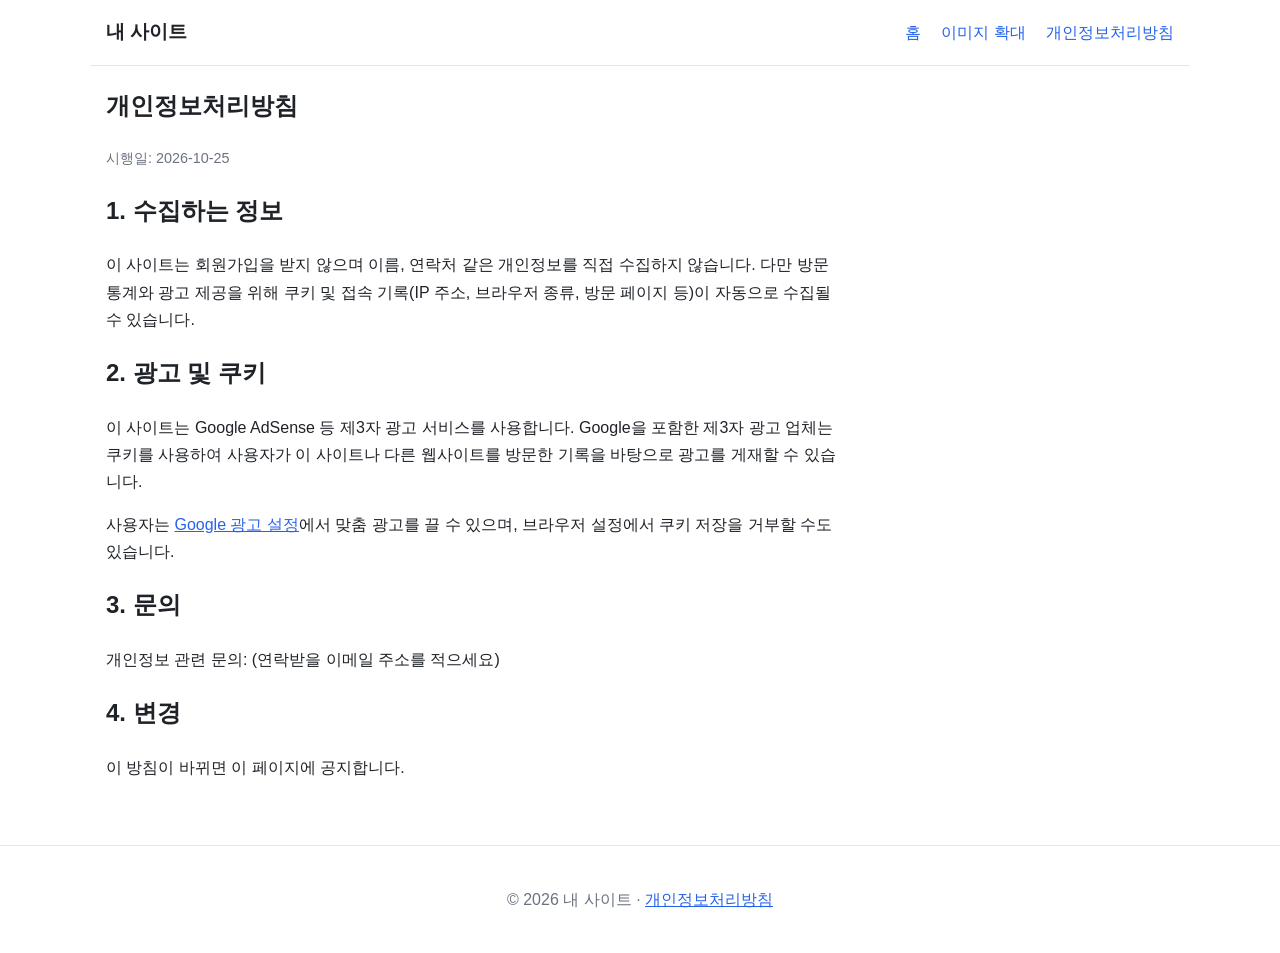
==== privacy.html @ d115a5b5 "Add files via upload" ====
<!doctype html>
<html lang="ko">
<head>
  <meta charset="utf-8">
  <meta name="viewport" content="width=device-width, initial-scale=1">
  <title>개인정보처리방침 - 내 사이트</title>
  <link rel="stylesheet" href="style.css">
</head>
<body>
  <header class="site-header">
    <a class="logo" href="index.html">내 사이트</a>
    <nav>
      <a href="index.html">홈</a>
      <a href="upscale.html">이미지 확대</a>
      <a href="privacy.html">개인정보처리방침</a>
    </nav>
  </header>

  <div class="layout">
    <main>
      <article>
        <h1>개인정보처리방침</h1>
        <p class="meta">시행일: 2026-10-25</p>

        <h2>1. 수집하는 정보</h2>
        <p>
          이 사이트는 회원가입을 받지 않으며 이름, 연락처 같은 개인정보를 직접 수집하지 않습니다.
          다만 방문 통계와 광고 제공을 위해 쿠키 및 접속 기록(IP 주소, 브라우저 종류, 방문 페이지 등)이
          자동으로 수집될 수 있습니다.
        </p>

        <h2>2. 광고 및 쿠키</h2>
        <p>
          이 사이트는 Google AdSense 등 제3자 광고 서비스를 사용합니다. Google을 포함한 제3자 광고 업체는
          쿠키를 사용하여 사용자가 이 사이트나 다른 웹사이트를 방문한 기록을 바탕으로 광고를 게재할 수 있습니다.
        </p>
        <p>
          사용자는 <a href="https://adssettings.google.com" target="_blank" rel="noopener">Google 광고 설정</a>에서
          맞춤 광고를 끌 수 있으며, 브라우저 설정에서 쿠키 저장을 거부할 수도 있습니다.
        </p>

        <h2>3. 문의</h2>
        <p>개인정보 관련 문의: <span>(연락받을 이메일 주소를 적으세요)</span></p>

        <h2>4. 변경</h2>
        <p>이 방침이 바뀌면 이 페이지에 공지합니다.</p>
      </article>
    </main>
  </div>

  <footer class="site-footer">
    <p>© 2026 내 사이트 · <a href="privacy.html">개인정보처리방침</a></p>
  </footer>
</body>
</html>
---- style.css ----
:root {
  --bg: #ffffff;
  --text: #1f2328;
  --muted: #6b7280;
  --line: #e5e7eb;
  --accent: #2563eb;
  --ad-bg: #f3f4f6;
}

@media (prefers-color-scheme: dark) {
  :root {
    --bg: #111418;
    --text: #e6e8eb;
    --muted: #9aa3ad;
    --line: #2a2f36;
    --accent: #60a5fa;
    --ad-bg: #1b2027;
  }
}

* { box-sizing: border-box; }

body {
  margin: 0;
  background: var(--bg);
  color: var(--text);
  font-family: "Pretendard", "Apple SD Gothic Neo", "Malgun Gothic", sans-serif;
  line-height: 1.7;
}

a { color: var(--accent); }

.site-header {
  display: flex;
  justify-content: space-between;
  align-items: center;
  padding: 16px;
  border-bottom: 1px solid var(--line);
  max-width: 1100px;
  margin: 0 auto;
}
.logo { font-weight: 700; font-size: 1.2rem; text-decoration: none; color: var(--text); }
nav a { margin-left: 16px; text-decoration: none; }

.layout {
  display: grid;
  grid-template-columns: 1fr;
  gap: 32px;
  max-width: 1100px;
  margin: 0 auto;
  padding: 0 16px;
}
@media (min-width: 900px) {
  .layout { grid-template-columns: 1fr 300px; }
  aside { position: sticky; top: 16px; align-self: start; }
}

.meta { color: var(--muted); font-size: 0.9rem; }
.more { border-top: 1px solid var(--line); margin-top: 32px; }

.site-footer {
  text-align: center;
  color: var(--muted);
  border-top: 1px solid var(--line);
  margin-top: 48px;
  padding: 24px 16px;
}

/* 이미지 확대 도구 */
.tool { display: grid; gap: 16px; }
.drop {
  display: flex;
  align-items: center;
  justify-content: center;
  min-height: 140px;
  padding: 16px;
  text-align: center;
  border: 2px dashed var(--line);
  border-radius: 12px;
  cursor: pointer;
  color: var(--muted);
}
.drop.over, .drop:hover { border-color: var(--accent); color: var(--text); }
.controls { display: flex; flex-wrap: wrap; gap: 12px; align-items: center; }
button, .button {
  background: var(--accent);
  color: #fff;
  border: 0;
  border-radius: 8px;
  padding: 10px 18px;
  font: inherit;
  cursor: pointer;
  text-decoration: none;
  justify-self: start;
}
button:disabled { opacity: 0.5; cursor: default; }
.progress { display: grid; gap: 6px; }
.bar { height: 8px; background: var(--ad-bg); border-radius: 4px; overflow: hidden; }
.fill { height: 100%; width: 0; background: var(--accent); transition: width 0.2s; }
.compare { display: grid; grid-template-columns: 1fr 1fr; gap: 12px; }
@media (max-width: 600px) { .compare { grid-template-columns: 1fr; } }
.compare figure { margin: 0; }
.compare figcaption { color: var(--muted); font-size: 0.9rem; margin-bottom: 4px; }
.compare img { width: 100%; border: 1px solid var(--line); border-radius: 8px; image-rendering: auto; }

/* 광고 자리 */
.ad-slot {
  max-width: 1100px;
  margin: 24px auto;
  padding: 0 16px;
}
.ad-placeholder {
  display: flex;
  align-items: center;
  justify-content: center;
  min-height: 100px;
  background: var(--ad-bg);
  border: 1px dashed var(--line);
  color: var(--muted);
  font-size: 0.9rem;
  border-radius: 8px;
}
aside .ad-placeholder { min-height: 250px; }
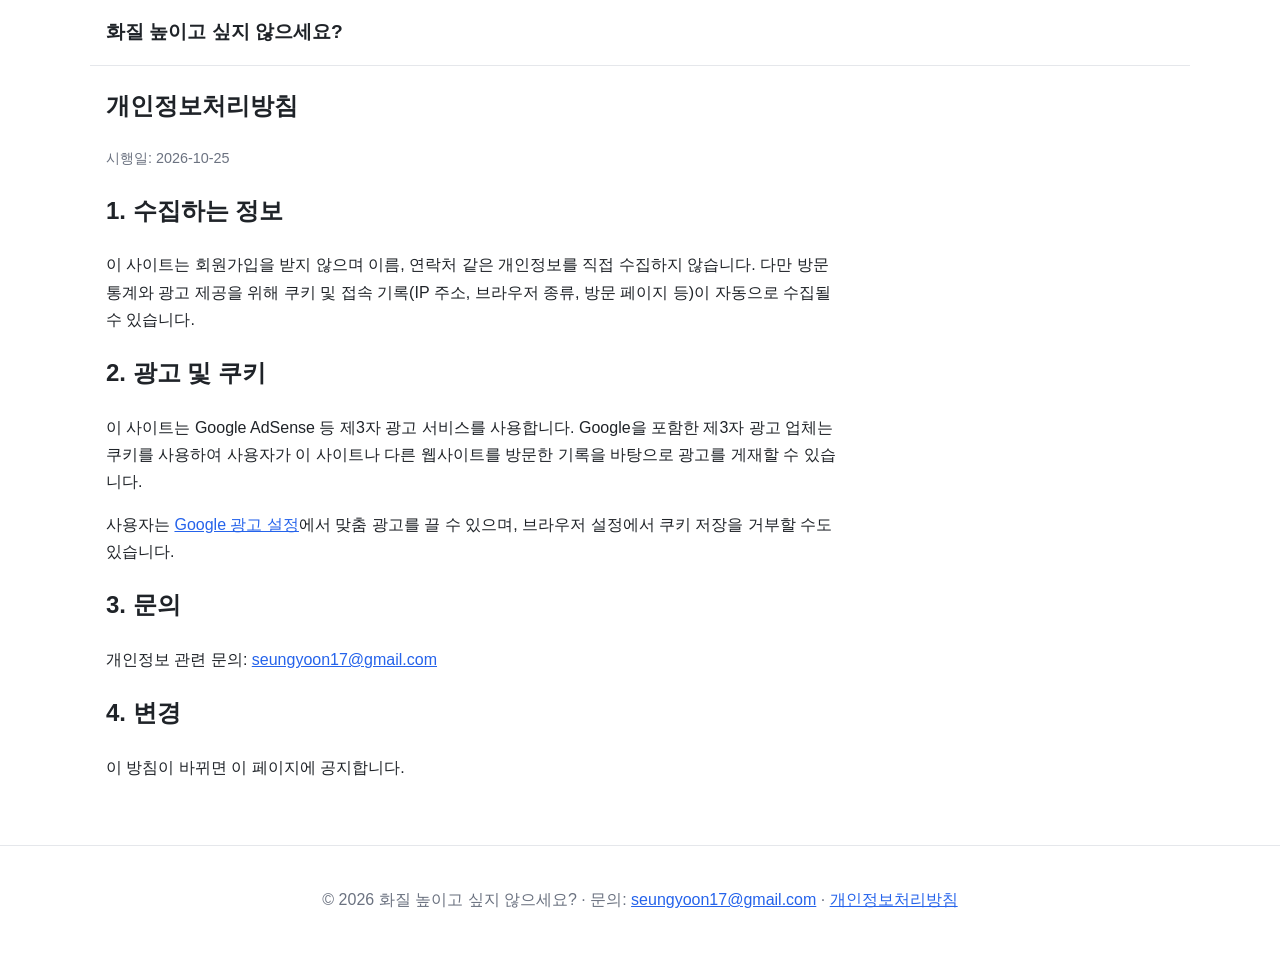
==== commit 6d720f64: "Add files via upload" ====
--- a/privacy.html
+++ b/privacy.html
@@ -3,17 +3,12 @@
 <head>
   <meta charset="utf-8">
   <meta name="viewport" content="width=device-width, initial-scale=1">
-  <title>개인정보처리방침 - 내 사이트</title>
+  <title>개인정보처리방침 - 화질 높이고 싶지 않으세요?</title>
   <link rel="stylesheet" href="style.css">
 </head>
 <body>
   <header class="site-header">
-    <a class="logo" href="index.html">내 사이트</a>
-    <nav>
-      <a href="index.html">홈</a>
-      <a href="upscale.html">이미지 확대</a>
-      <a href="privacy.html">개인정보처리방침</a>
-    </nav>
+    <a class="logo" href="index.html">화질 높이고 싶지 않으세요?</a>
   </header>
 
   <div class="layout">
@@ -40,7 +35,7 @@
         </p>
 
         <h2>3. 문의</h2>
-        <p>개인정보 관련 문의: <span>(연락받을 이메일 주소를 적으세요)</span></p>
+        <p>개인정보 관련 문의: <a href="mailto:seungyoon17@gmail.com">seungyoon17@gmail.com</a></p>
 
         <h2>4. 변경</h2>
         <p>이 방침이 바뀌면 이 페이지에 공지합니다.</p>
@@ -49,7 +44,7 @@
   </div>
 
   <footer class="site-footer">
-    <p>© 2026 내 사이트 · <a href="privacy.html">개인정보처리방침</a></p>
+    <p>© 2026 화질 높이고 싶지 않으세요? · 문의: <a href="mailto:seungyoon17@gmail.com">seungyoon17@gmail.com</a> · <a href="privacy.html">개인정보처리방침</a></p>
   </footer>
 </body>
 </html>
--- a/style.css
+++ b/style.css
@@ -103,6 +103,23 @@
 .compare figcaption { color: var(--muted); font-size: 0.9rem; margin-bottom: 4px; }
 .compare img { width: 100%; border: 1px solid var(--line); border-radius: 8px; image-rendering: auto; }
 
+.notice { color: var(--muted); font-size: 0.9rem; }
+
+/* 홈·가이드 글 */
+.hero { padding: 24px 0 8px; }
+.hero h1 { font-size: 2rem; line-height: 1.3; margin: 0 0 12px; }
+.hero .button { display: inline-block; margin-top: 8px; }
+.features { padding-left: 20px; }
+.features li { margin-bottom: 8px; }
+.article-list { list-style: none; padding: 0; }
+.article-list li { padding: 12px 0; border-bottom: 1px solid var(--line); }
+.article-list a { font-weight: 700; }
+.article-list p { margin: 4px 0 0; color: var(--muted); }
+table { width: 100%; border-collapse: collapse; margin: 12px 0; font-size: 0.95rem; }
+th, td { border: 1px solid var(--line); padding: 8px; text-align: left; }
+th { background: var(--ad-bg); }
+article .button { display: inline-block; }
+
 /* 광고 자리 */
 .ad-slot {
   max-width: 1100px;
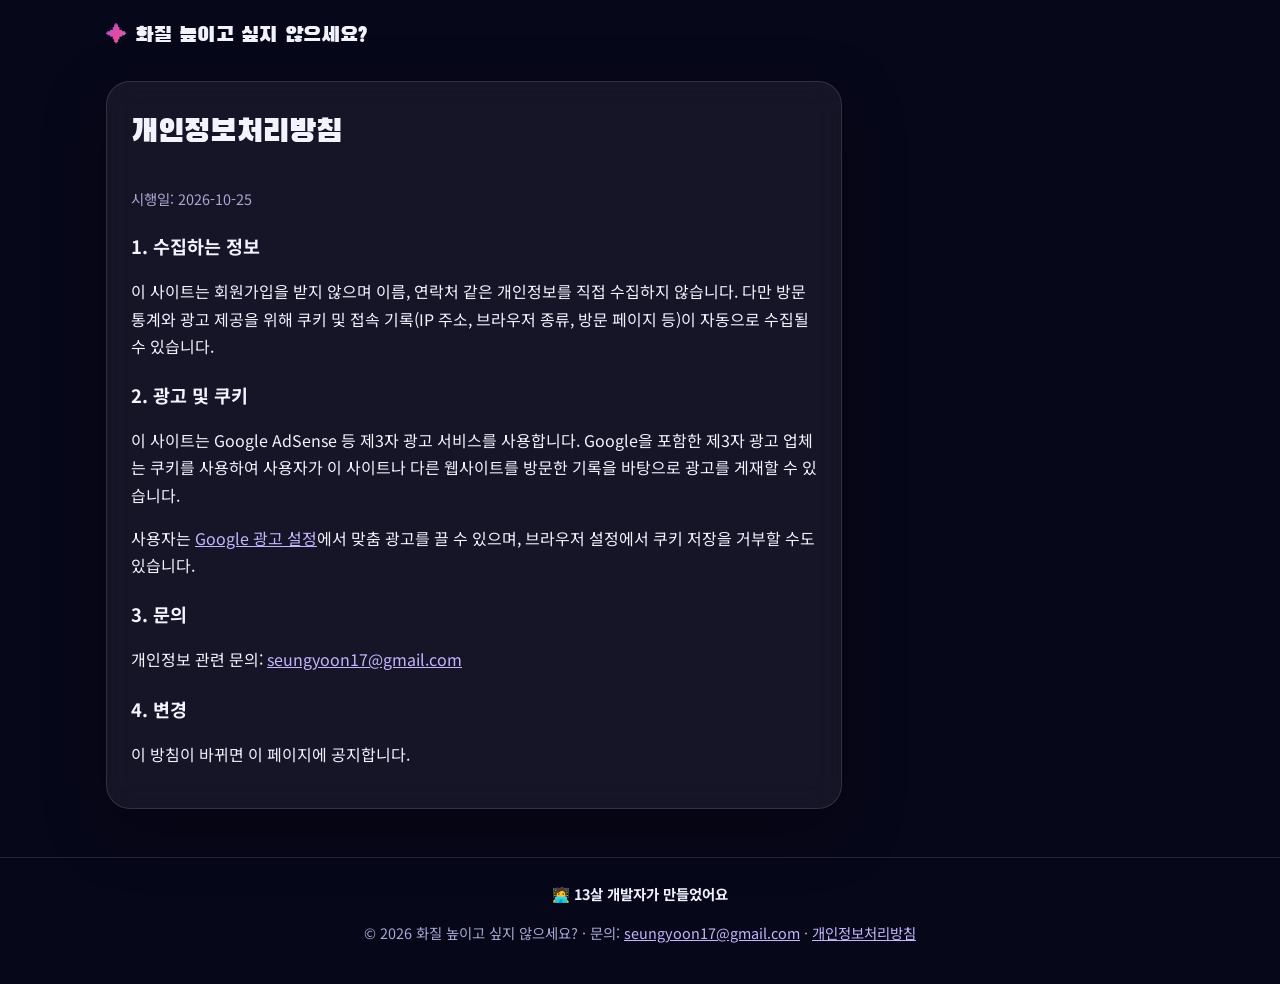
==== commit 07cfeb40: "Add files via upload" ====
--- a/privacy.html
+++ b/privacy.html
@@ -4,16 +4,23 @@
   <meta charset="utf-8">
   <meta name="viewport" content="width=device-width, initial-scale=1">
   <title>개인정보처리방침 - 화질 높이고 싶지 않으세요?</title>
+  <link rel="preconnect" href="https://fonts.googleapis.com">
+  <link rel="preconnect" href="https://fonts.gstatic.com" crossorigin>
+  <link rel="stylesheet" href="https://fonts.googleapis.com/css2?family=Black+Han+Sans&family=Noto+Sans+KR:wght@400;500;700;900&display=swap">
   <link rel="stylesheet" href="style.css">
 </head>
 <body>
+  <div class="glow-bg" aria-hidden="true">
+    <span class="blob b1"></span><span class="blob b2"></span><span class="blob b3"></span>
+  </div>
+
   <header class="site-header">
-    <a class="logo" href="index.html">화질 높이고 싶지 않으세요?</a>
+    <a class="logo" href="index.html"><span class="logo-mark">✦</span> 화질 높이고 싶지 않으세요?</a>
   </header>
 
   <div class="layout">
     <main>
-      <article>
+      <article class="card info">
         <h1>개인정보처리방침</h1>
         <p class="meta">시행일: 2026-10-25</p>
 
@@ -44,6 +51,7 @@
   </div>
 
   <footer class="site-footer">
+    <p class="footer-maker">🧑‍💻 13살 개발자가 만들었어요</p>
     <p>© 2026 화질 높이고 싶지 않으세요? · 문의: <a href="mailto:seungyoon17@gmail.com">seungyoon17@gmail.com</a> · <a href="privacy.html">개인정보처리방침</a></p>
   </footer>
 </body>
--- a/style.css
+++ b/style.css
@@ -1,62 +1,389 @@
 :root {
-  --bg: #ffffff;
-  --text: #1f2328;
-  --muted: #6b7280;
-  --line: #e5e7eb;
-  --accent: #2563eb;
-  --ad-bg: #f3f4f6;
-}
-
-@media (prefers-color-scheme: dark) {
-  :root {
-    --bg: #111418;
-    --text: #e6e8eb;
-    --muted: #9aa3ad;
-    --line: #2a2f36;
-    --accent: #60a5fa;
-    --ad-bg: #1b2027;
-  }
+  --bg: #07071a;
+  --text: #f3f2ff;
+  --muted: #a9a6d1;
+  --line: rgba(255, 255, 255, 0.12);
+  --card: rgba(255, 255, 255, 0.06);
+  --violet: #8b5cf6;
+  --pink: #ec4899;
+  --cyan: #22d3ee;
+  --grad: linear-gradient(120deg, var(--violet), var(--pink), var(--cyan));
+  --accent: #c4b5fd;
 }
 
 * { box-sizing: border-box; }
+
+html { background: var(--bg); }
 
 body {
   margin: 0;
+  min-height: 100vh;
   background: var(--bg);
   color: var(--text);
-  font-family: "Pretendard", "Apple SD Gothic Neo", "Malgun Gothic", sans-serif;
+  font-family: "Noto Sans KR", "Pretendard", "Apple SD Gothic Neo", "Malgun Gothic", sans-serif;
   line-height: 1.7;
+  overflow-x: hidden;
 }
 
 a { color: var(--accent); }
 
+/* 배경에 떠다니는 빛 */
+.glow-bg { position: fixed; inset: 0; z-index: -1; overflow: hidden; pointer-events: none; }
+.blob {
+  position: absolute;
+  width: 46vmax;
+  height: 46vmax;
+  border-radius: 50%;
+  filter: blur(80px);
+  opacity: 0.45;
+  animation: float 18s ease-in-out infinite alternate;
+}
+.b1 { background: var(--violet); top: -18vmax; left: -12vmax; }
+.b2 { background: var(--pink); top: 30vh; right: -20vmax; animation-delay: -6s; }
+.b3 { background: var(--cyan); bottom: -24vmax; left: 20vw; opacity: 0.3; animation-delay: -12s; }
+@keyframes float {
+  0% { transform: translate(0, 0) scale(1); }
+  50% { transform: translate(6vw, 4vh) scale(1.1); }
+  100% { transform: translate(-4vw, -3vh) scale(0.95); }
+}
+
+/* 상단 */
 .site-header {
   display: flex;
-  justify-content: space-between;
   align-items: center;
-  padding: 16px;
-  border-bottom: 1px solid var(--line);
+  padding: 18px 16px;
   max-width: 1100px;
   margin: 0 auto;
 }
-.logo { font-weight: 700; font-size: 1.2rem; text-decoration: none; color: var(--text); }
-nav a { margin-left: 16px; text-decoration: none; }
+.logo {
+  font-family: "Black Han Sans", "Noto Sans KR", sans-serif;
+  font-size: 1.35rem;
+  text-decoration: none;
+  color: var(--text);
+  letter-spacing: 0.01em;
+}
+.logo-mark {
+  display: inline-block;
+  background: var(--grad);
+  -webkit-background-clip: text;
+  background-clip: text;
+  color: transparent;
+  animation: spin 6s linear infinite;
+}
+@keyframes spin { to { transform: rotate(360deg); } }
 
 .layout {
   display: grid;
-  grid-template-columns: 1fr;
+  grid-template-columns: minmax(0, 1fr);
   gap: 32px;
   max-width: 1100px;
   margin: 0 auto;
   padding: 0 16px;
 }
 @media (min-width: 900px) {
-  .layout { grid-template-columns: 1fr 300px; }
+  .layout { grid-template-columns: minmax(0, 1fr) 300px; }
   aside { position: sticky; top: 16px; align-self: start; }
 }
 
+/* 첫 화면 문구 */
+.hero { text-align: center; padding: 24px 0 28px; }
+.eyebrow {
+  display: inline-block;
+  margin: 0 0 14px;
+  padding: 4px 14px;
+  border: 1px solid var(--line);
+  border-radius: 999px;
+  background: var(--card);
+  color: var(--accent);
+  font-size: 0.85rem;
+  font-weight: 700;
+  letter-spacing: 0.04em;
+}
+.hero h1 {
+  font-family: "Black Han Sans", "Noto Sans KR", sans-serif;
+  font-weight: 400;
+  font-size: clamp(2.3rem, 7vw, 4rem);
+  line-height: 1.15;
+  margin: 0 0 14px;
+}
+.grad-text {
+  background: var(--grad);
+  background-size: 200% auto;
+  -webkit-background-clip: text;
+  background-clip: text;
+  color: transparent;
+  animation: shine 5s linear infinite;
+  filter: drop-shadow(0 0 24px rgba(236, 72, 153, 0.35));
+}
+@keyframes shine { to { background-position: 200% center; } }
+.lead { color: var(--muted); font-size: 1.05rem; margin: 0 auto 18px; max-width: 520px; }
+.maker {
+  display: inline-block;
+  margin: 0 0 18px;
+  padding: 8px 18px;
+  border-radius: 999px;
+  background: linear-gradient(120deg, rgba(139, 92, 246, 0.25), rgba(236, 72, 153, 0.25));
+  border: 1px solid rgba(236, 72, 153, 0.5);
+  font-weight: 500;
+  box-shadow: 0 0 24px rgba(236, 72, 153, 0.3);
+  animation: glow 2.8s ease-in-out infinite;
+}
+.maker strong {
+  background: var(--grad);
+  -webkit-background-clip: text;
+  background-clip: text;
+  color: transparent;
+  font-weight: 900;
+}
+@keyframes glow { 50% { box-shadow: 0 0 40px rgba(236, 72, 153, 0.6); } }
+.footer-maker { margin: 0 0 4px; color: var(--text); font-weight: 700; }
+.badges {
+  display: flex;
+  flex-wrap: wrap;
+  justify-content: center;
+  gap: 8px;
+  list-style: none;
+  padding: 0;
+  margin: 0;
+}
+.badges li {
+  padding: 6px 12px;
+  border-radius: 999px;
+  background: var(--card);
+  border: 1px solid var(--line);
+  font-size: 0.85rem;
+  font-weight: 500;
+}
+
+/* 유리 카드 */
+.card {
+  position: relative;
+  background: var(--card);
+  border: 1px solid var(--line);
+  border-radius: 24px;
+  padding: 24px;
+  backdrop-filter: blur(16px);
+  -webkit-backdrop-filter: blur(16px);
+  box-shadow: 0 20px 60px rgba(0, 0, 0, 0.35);
+}
+.tool { display: grid; gap: 18px; }
+.tool::before {
+  content: "";
+  position: absolute;
+  inset: -1px;
+  border-radius: inherit;
+  padding: 1px;
+  background: var(--grad);
+  -webkit-mask: linear-gradient(#000 0 0) content-box, linear-gradient(#000 0 0);
+  -webkit-mask-composite: xor;
+  mask-composite: exclude;
+  opacity: 0.7;
+  pointer-events: none;
+}
+
+/* 사진 올리는 곳 */
+.drop {
+  display: flex;
+  flex-direction: column;
+  align-items: center;
+  justify-content: center;
+  gap: 6px;
+  min-height: 180px;
+  padding: 20px;
+  text-align: center;
+  border: 2px dashed rgba(196, 181, 253, 0.45);
+  border-radius: 18px;
+  background: rgba(139, 92, 246, 0.08);
+  cursor: pointer;
+  color: var(--text);
+  font-weight: 500;
+  transition: transform 0.2s, background 0.2s, border-color 0.2s, box-shadow 0.2s;
+}
+.drop:hover, .drop.over {
+  transform: translateY(-2px);
+  border-color: var(--pink);
+  background: rgba(236, 72, 153, 0.12);
+  box-shadow: 0 0 40px rgba(236, 72, 153, 0.25);
+}
+.drop-icon { font-size: 2.6rem; animation: bob 2.4s ease-in-out infinite; }
+@keyframes bob { 50% { transform: translateY(-6px); } }
+.drop-hint { color: var(--muted); font-size: 0.8rem; letter-spacing: 0.08em; }
+
+/* 선택 버튼 (칩) */
+.controls { display: grid; gap: 8px; }
+.control-label { font-weight: 700; font-size: 0.9rem; color: var(--muted); }
+.chips { display: flex; flex-wrap: wrap; gap: 8px; }
+.chip input { position: absolute; opacity: 0; pointer-events: none; }
+.chip span {
+  display: inline-block;
+  padding: 9px 16px;
+  border-radius: 999px;
+  border: 1px solid var(--line);
+  background: rgba(255, 255, 255, 0.04);
+  cursor: pointer;
+  font-weight: 700;
+  transition: background 0.2s, border-color 0.2s, box-shadow 0.2s, transform 0.15s;
+}
+.chip span small { font-weight: 400; color: var(--muted); margin-left: 4px; }
+.chip span:hover { border-color: var(--accent); transform: translateY(-1px); }
+.chip input:checked + span {
+  background: var(--grad);
+  border-color: transparent;
+  color: #fff;
+  box-shadow: 0 6px 24px rgba(139, 92, 246, 0.45);
+}
+.chip input:checked + span small { color: rgba(255, 255, 255, 0.85); }
+.chip input:focus-visible + span { outline: 2px solid var(--cyan); outline-offset: 2px; }
+
+/* 큰 버튼 */
+.cta {
+  position: relative;
+  overflow: hidden;
+  display: block;
+  width: 100%;
+  padding: 16px 20px;
+  border: 0;
+  border-radius: 16px;
+  background: var(--grad);
+  background-size: 200% auto;
+  color: #fff;
+  font: inherit;
+  font-size: 1.15rem;
+  font-weight: 900;
+  text-align: center;
+  text-decoration: none;
+  cursor: pointer;
+  box-shadow: 0 10px 34px rgba(236, 72, 153, 0.4);
+  transition: transform 0.15s, box-shadow 0.2s, background-position 0.6s;
+}
+.cta:hover:not(:disabled) {
+  transform: translateY(-2px);
+  background-position: right center;
+  box-shadow: 0 14px 44px rgba(236, 72, 153, 0.55);
+}
+.cta::after {
+  content: "";
+  position: absolute;
+  top: 0;
+  left: -60%;
+  width: 40%;
+  height: 100%;
+  background: linear-gradient(100deg, transparent, rgba(255, 255, 255, 0.45), transparent);
+  transform: skewX(-20deg);
+  animation: sweep 3s ease-in-out infinite;
+}
+@keyframes sweep { 0%, 60% { left: -60%; } 100% { left: 130%; } }
+.cta:disabled { opacity: 0.4; cursor: default; box-shadow: none; }
+.cta:disabled::after { display: none; }
+.download { background: linear-gradient(120deg, #10b981, var(--cyan)); box-shadow: 0 10px 34px rgba(34, 211, 238, 0.4); }
+a.cta[hidden] { display: none; }
+
+/* 진행률 */
+.progress { display: grid; gap: 8px; }
+.progress[hidden] { display: none; }
+.bar { height: 12px; background: rgba(255, 255, 255, 0.08); border-radius: 999px; overflow: hidden; }
+.fill {
+  height: 100%;
+  width: 0;
+  border-radius: inherit;
+  background: var(--grad);
+  background-size: 200% auto;
+  animation: shine 1.5s linear infinite;
+  box-shadow: 0 0 16px rgba(236, 72, 153, 0.7);
+  transition: width 0.25s;
+}
+#status { font-weight: 700; }
+.notice { color: var(--muted); font-size: 0.88rem; }
+
+/* 원본·결과 비교 슬라이더 */
+.compare[hidden] { display: none; }
+.compare-labels { display: flex; justify-content: space-between; gap: 12px; font-size: 0.88rem; color: var(--muted); margin-bottom: 8px; }
+#after-label { text-align: right; }
+.stage {
+  --pos: 50%;
+  position: relative;
+  border-radius: 16px;
+  overflow: hidden;
+  border: 1px solid var(--line);
+  background: repeating-conic-gradient(rgba(255,255,255,0.05) 0% 25%, transparent 0% 50%) 50% / 20px 20px;
+}
+.stage img { display: block; width: 100%; height: auto; }
+#after, .stage .handle, .stage input[type="range"] { display: none; }
+.stage.has-result #after {
+  display: block;
+  position: absolute;
+  inset: 0;
+  height: 100%;
+  clip-path: inset(0 0 0 var(--pos));
+}
+.stage.has-result .handle {
+  display: block;
+  position: absolute;
+  top: 0;
+  bottom: 0;
+  left: var(--pos);
+  width: 3px;
+  margin-left: -1.5px;
+  background: #fff;
+  box-shadow: 0 0 16px rgba(236, 72, 153, 0.9);
+  pointer-events: none;
+}
+.handle span {
+  position: absolute;
+  top: 50%;
+  left: 50%;
+  transform: translate(-50%, -50%);
+  width: 40px;
+  height: 40px;
+  display: grid;
+  place-items: center;
+  border-radius: 50%;
+  background: var(--grad);
+  color: #fff;
+  font-weight: 900;
+  box-shadow: 0 4px 18px rgba(0, 0, 0, 0.4);
+}
+.stage.has-result input[type="range"] {
+  display: block;
+  position: absolute;
+  inset: 0;
+  width: 100%;
+  height: 100%;
+  margin: 0;
+  opacity: 0;
+  cursor: ew-resize;
+}
+.compare-hint { display: none; text-align: center; color: var(--muted); font-size: 0.85rem; margin: 8px 0 0; }
+.stage.has-result + .compare-hint { display: block; }
+
+/* 완료 효과 */
+.done-pop { animation: pop 0.6s ease; }
+@keyframes pop { 0% { transform: scale(0.97); box-shadow: 0 0 0 rgba(236,72,153,0); } 50% { transform: scale(1.01); box-shadow: 0 0 60px rgba(236,72,153,0.6); } 100% { transform: scale(1); } }
+
+/* 설명 글 */
+.info { margin-top: 8px; }
+.info h1 { font-family: "Black Han Sans", "Noto Sans KR", sans-serif; font-weight: 400; font-size: 2rem; margin-top: 0; }
+.info h2 { font-size: 1.15rem; margin: 20px 0 8px; }
+.info h2:first-child { margin-top: 0; }
+.info li { margin-bottom: 6px; color: #dcdaf5; }
+.steps { counter-reset: step; list-style: none; padding: 0; }
+.steps li { counter-increment: step; position: relative; padding-left: 40px; margin-bottom: 12px; }
+.steps li::before {
+  content: counter(step);
+  position: absolute;
+  left: 0;
+  top: 0;
+  width: 28px;
+  height: 28px;
+  display: grid;
+  place-items: center;
+  border-radius: 50%;
+  background: var(--grad);
+  color: #fff;
+  font-weight: 900;
+  font-size: 0.85rem;
+}
 .meta { color: var(--muted); font-size: 0.9rem; }
-.more { border-top: 1px solid var(--line); margin-top: 32px; }
 
 .site-footer {
   text-align: center;
@@ -64,61 +391,8 @@
   border-top: 1px solid var(--line);
   margin-top: 48px;
   padding: 24px 16px;
-}
-
-/* 이미지 확대 도구 */
-.tool { display: grid; gap: 16px; }
-.drop {
-  display: flex;
-  align-items: center;
-  justify-content: center;
-  min-height: 140px;
-  padding: 16px;
-  text-align: center;
-  border: 2px dashed var(--line);
-  border-radius: 12px;
-  cursor: pointer;
-  color: var(--muted);
-}
-.drop.over, .drop:hover { border-color: var(--accent); color: var(--text); }
-.controls { display: flex; flex-wrap: wrap; gap: 12px; align-items: center; }
-button, .button {
-  background: var(--accent);
-  color: #fff;
-  border: 0;
-  border-radius: 8px;
-  padding: 10px 18px;
-  font: inherit;
-  cursor: pointer;
-  text-decoration: none;
-  justify-self: start;
-}
-button:disabled { opacity: 0.5; cursor: default; }
-.progress { display: grid; gap: 6px; }
-.bar { height: 8px; background: var(--ad-bg); border-radius: 4px; overflow: hidden; }
-.fill { height: 100%; width: 0; background: var(--accent); transition: width 0.2s; }
-.compare { display: grid; grid-template-columns: 1fr 1fr; gap: 12px; }
-@media (max-width: 600px) { .compare { grid-template-columns: 1fr; } }
-.compare figure { margin: 0; }
-.compare figcaption { color: var(--muted); font-size: 0.9rem; margin-bottom: 4px; }
-.compare img { width: 100%; border: 1px solid var(--line); border-radius: 8px; image-rendering: auto; }
-
-.notice { color: var(--muted); font-size: 0.9rem; }
-
-/* 홈·가이드 글 */
-.hero { padding: 24px 0 8px; }
-.hero h1 { font-size: 2rem; line-height: 1.3; margin: 0 0 12px; }
-.hero .button { display: inline-block; margin-top: 8px; }
-.features { padding-left: 20px; }
-.features li { margin-bottom: 8px; }
-.article-list { list-style: none; padding: 0; }
-.article-list li { padding: 12px 0; border-bottom: 1px solid var(--line); }
-.article-list a { font-weight: 700; }
-.article-list p { margin: 4px 0 0; color: var(--muted); }
-table { width: 100%; border-collapse: collapse; margin: 12px 0; font-size: 0.95rem; }
-th, td { border: 1px solid var(--line); padding: 8px; text-align: left; }
-th { background: var(--ad-bg); }
-article .button { display: inline-block; }
+  font-size: 0.9rem;
+}
 
 /* 광고 자리 */
 .ad-slot {
@@ -126,15 +400,25 @@
   margin: 24px auto;
   padding: 0 16px;
 }
+main .ad-slot, aside .ad-slot { padding: 0; }
 .ad-placeholder {
   display: flex;
   align-items: center;
   justify-content: center;
   min-height: 100px;
-  background: var(--ad-bg);
+  background: rgba(255, 255, 255, 0.03);
   border: 1px dashed var(--line);
   color: var(--muted);
-  font-size: 0.9rem;
-  border-radius: 8px;
+  font-size: 0.85rem;
+  border-radius: 14px;
 }
 aside .ad-placeholder { min-height: 250px; }
+
+@media (max-width: 600px) {
+  .card { padding: 18px; border-radius: 20px; }
+  .chip span { padding: 8px 13px; }
+}
+
+@media (prefers-reduced-motion: reduce) {
+  *, *::before, *::after { animation: none !important; transition: none !important; }
+}
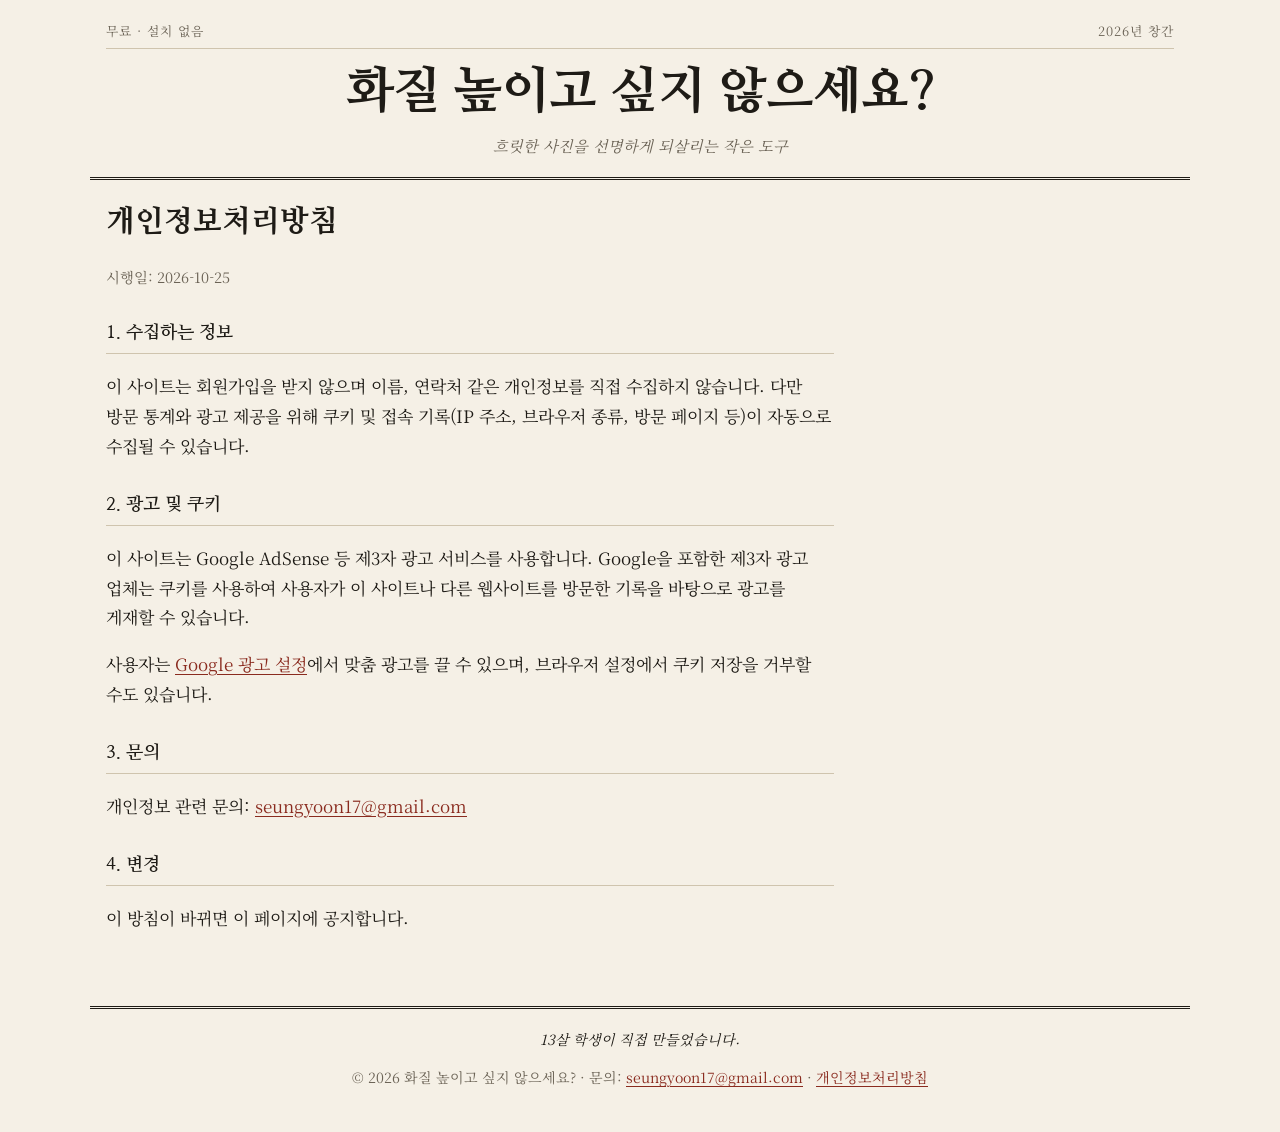
==== commit ceb6e125: "Add files via upload" ====
--- a/privacy.html
+++ b/privacy.html
@@ -6,21 +6,19 @@
   <title>개인정보처리방침 - 화질 높이고 싶지 않으세요?</title>
   <link rel="preconnect" href="https://fonts.googleapis.com">
   <link rel="preconnect" href="https://fonts.gstatic.com" crossorigin>
-  <link rel="stylesheet" href="https://fonts.googleapis.com/css2?family=Black+Han+Sans&family=Noto+Sans+KR:wght@400;500;700;900&display=swap">
-  <link rel="stylesheet" href="style.css">
+  <link rel="stylesheet" href="https://fonts.googleapis.com/css2?family=Nanum+Myeongjo:wght@400;700;800&family=Noto+Serif+KR:wght@400;600;700&display=swap">
+  <link rel="stylesheet" href="style.css?v=3">
 </head>
 <body>
-  <div class="glow-bg" aria-hidden="true">
-    <span class="blob b1"></span><span class="blob b2"></span><span class="blob b3"></span>
-  </div>
-
-  <header class="site-header">
-    <a class="logo" href="index.html"><span class="logo-mark">✦</span> 화질 높이고 싶지 않으세요?</a>
+  <header class="masthead">
+    <p class="masthead-top"><span>무료 · 설치 없음</span><span>2026년 창간</span></p>
+    <a class="logo" href="index.html">화질 높이고 싶지 않으세요?</a>
+    <p class="masthead-sub">흐릿한 사진을 선명하게 되살리는 작은 도구</p>
   </header>
 
   <div class="layout">
     <main>
-      <article class="card info">
+      <article class="info">
         <h1>개인정보처리방침</h1>
         <p class="meta">시행일: 2026-10-25</p>
 
@@ -51,7 +49,7 @@
   </div>
 
   <footer class="site-footer">
-    <p class="footer-maker">🧑‍💻 13살 개발자가 만들었어요</p>
+    <p class="footer-maker">13살 학생이 직접 만들었습니다.</p>
     <p>© 2026 화질 높이고 싶지 않으세요? · 문의: <a href="mailto:seungyoon17@gmail.com">seungyoon17@gmail.com</a> · <a href="privacy.html">개인정보처리방침</a></p>
   </footer>
 </body>
--- a/style.css
+++ b/style.css
@@ -1,312 +1,205 @@
 :root {
-  --bg: #07071a;
-  --text: #f3f2ff;
-  --muted: #a9a6d1;
-  --line: rgba(255, 255, 255, 0.12);
-  --card: rgba(255, 255, 255, 0.06);
-  --violet: #8b5cf6;
-  --pink: #ec4899;
-  --cyan: #22d3ee;
-  --grad: linear-gradient(120deg, var(--violet), var(--pink), var(--cyan));
-  --accent: #c4b5fd;
+  --paper: #f5f0e6;
+  --paper-2: #ece5d6;
+  --ink: #1e1b16;
+  --muted: #6b6356;
+  --rule: #cfc4ae;
+  --accent: #8a2b1f;
+}
+
+@media (prefers-color-scheme: dark) {
+  :root {
+    --paper: #1a1814;
+    --paper-2: #23201a;
+    --ink: #ece4d4;
+    --muted: #a59c8b;
+    --rule: #3d372d;
+    --accent: #d98a74;
+  }
 }
 
 * { box-sizing: border-box; }
 
-html { background: var(--bg); }
+html { background: var(--paper); }
 
 body {
   margin: 0;
-  min-height: 100vh;
-  background: var(--bg);
-  color: var(--text);
-  font-family: "Noto Sans KR", "Pretendard", "Apple SD Gothic Neo", "Malgun Gothic", sans-serif;
-  line-height: 1.7;
-  overflow-x: hidden;
-}
-
-a { color: var(--accent); }
-
-/* 배경에 떠다니는 빛 */
-.glow-bg { position: fixed; inset: 0; z-index: -1; overflow: hidden; pointer-events: none; }
-.blob {
-  position: absolute;
-  width: 46vmax;
-  height: 46vmax;
-  border-radius: 50%;
-  filter: blur(80px);
-  opacity: 0.45;
-  animation: float 18s ease-in-out infinite alternate;
-}
-.b1 { background: var(--violet); top: -18vmax; left: -12vmax; }
-.b2 { background: var(--pink); top: 30vh; right: -20vmax; animation-delay: -6s; }
-.b3 { background: var(--cyan); bottom: -24vmax; left: 20vw; opacity: 0.3; animation-delay: -12s; }
-@keyframes float {
-  0% { transform: translate(0, 0) scale(1); }
-  50% { transform: translate(6vw, 4vh) scale(1.1); }
-  100% { transform: translate(-4vw, -3vh) scale(0.95); }
-}
-
-/* 상단 */
-.site-header {
-  display: flex;
-  align-items: center;
-  padding: 18px 16px;
+  background: var(--paper);
+  color: var(--ink);
+  font-family: "Noto Serif KR", "Nanum Myeongjo", "Batang", serif;
+  font-size: 17px;
+  line-height: 1.75;
+  word-break: keep-all; /* 한글을 단어 단위로 줄바꿈 */
+  overflow-wrap: anywhere;
+  -webkit-font-smoothing: antialiased;
+}
+
+a { color: var(--accent); text-underline-offset: 3px; }
+
+/* 제호 (신문 머리 느낌) */
+.masthead {
   max-width: 1100px;
   margin: 0 auto;
+  padding: 20px 16px 18px;
+  text-align: center;
+  border-bottom: 3px double var(--ink);
+}
+.masthead-top {
+  display: flex;
+  justify-content: space-between;
+  margin: 0 0 14px;
+  padding-bottom: 6px;
+  border-bottom: 1px solid var(--rule);
+  color: var(--muted);
+  font-size: 0.8rem;
+  letter-spacing: 0.08em;
 }
 .logo {
-  font-family: "Black Han Sans", "Noto Sans KR", sans-serif;
-  font-size: 1.35rem;
+  display: block;
+  font-family: "Nanum Myeongjo", serif;
+  font-weight: 800;
+  font-size: clamp(1.9rem, 6vw, 3.1rem);
+  line-height: 1.2;
+  color: var(--ink);
   text-decoration: none;
-  color: var(--text);
-  letter-spacing: 0.01em;
-}
-.logo-mark {
-  display: inline-block;
-  background: var(--grad);
-  -webkit-background-clip: text;
-  background-clip: text;
-  color: transparent;
-  animation: spin 6s linear infinite;
-}
-@keyframes spin { to { transform: rotate(360deg); } }
+  letter-spacing: -0.01em;
+}
+.masthead-sub {
+  margin: 10px 0 0;
+  color: var(--muted);
+  font-size: 0.95rem;
+  font-style: italic;
+}
 
 .layout {
   display: grid;
   grid-template-columns: minmax(0, 1fr);
-  gap: 32px;
+  gap: 40px;
   max-width: 1100px;
   margin: 0 auto;
   padding: 0 16px;
 }
 @media (min-width: 900px) {
   .layout { grid-template-columns: minmax(0, 1fr) 300px; }
-  aside { position: sticky; top: 16px; align-self: start; }
-}
-
-/* 첫 화면 문구 */
-.hero { text-align: center; padding: 24px 0 28px; }
-.eyebrow {
-  display: inline-block;
-  margin: 0 0 14px;
-  padding: 4px 14px;
-  border: 1px solid var(--line);
-  border-radius: 999px;
-  background: var(--card);
-  color: var(--accent);
-  font-size: 0.85rem;
+  aside { border-left: 1px solid var(--rule); padding-left: 24px; }
+  aside .ad-slot { position: sticky; top: 16px; }
+}
+
+/* 소개 문구 */
+.intro { padding: 8px 0 4px; }
+.intro h1 {
+  font-family: "Nanum Myeongjo", serif;
+  font-weight: 800;
+  font-size: clamp(1.45rem, 4vw, 2rem);
+  line-height: 1.45;
+  margin: 0 0 12px;
+}
+.intro p { margin: 0 0 24px; color: var(--muted); }
+
+/* 도구 */
+.tool {
+  border: 1px solid var(--ink);
+  background: var(--paper);
+  padding: 4px 20px 22px;
+  display: grid;
+  gap: 0;
+}
+.tool-row { padding: 16px 0; border-bottom: 1px solid var(--rule); }
+.tool-step {
+  display: flex;
+  align-items: baseline;
+  gap: 10px;
+  margin: 0 0 10px;
+  font-family: "Nanum Myeongjo", serif;
+  font-size: 1.05rem;
   font-weight: 700;
-  letter-spacing: 0.04em;
-}
-.hero h1 {
-  font-family: "Black Han Sans", "Noto Sans KR", sans-serif;
-  font-weight: 400;
-  font-size: clamp(2.3rem, 7vw, 4rem);
-  line-height: 1.15;
-  margin: 0 0 14px;
-}
-.grad-text {
-  background: var(--grad);
-  background-size: 200% auto;
-  -webkit-background-clip: text;
-  background-clip: text;
-  color: transparent;
-  animation: shine 5s linear infinite;
-  filter: drop-shadow(0 0 24px rgba(236, 72, 153, 0.35));
-}
-@keyframes shine { to { background-position: 200% center; } }
-.lead { color: var(--muted); font-size: 1.05rem; margin: 0 auto 18px; max-width: 520px; }
-.maker {
-  display: inline-block;
-  margin: 0 0 18px;
-  padding: 8px 18px;
-  border-radius: 999px;
-  background: linear-gradient(120deg, rgba(139, 92, 246, 0.25), rgba(236, 72, 153, 0.25));
-  border: 1px solid rgba(236, 72, 153, 0.5);
-  font-weight: 500;
-  box-shadow: 0 0 24px rgba(236, 72, 153, 0.3);
-  animation: glow 2.8s ease-in-out infinite;
-}
-.maker strong {
-  background: var(--grad);
-  -webkit-background-clip: text;
-  background-clip: text;
-  color: transparent;
-  font-weight: 900;
-}
-@keyframes glow { 50% { box-shadow: 0 0 40px rgba(236, 72, 153, 0.6); } }
-.footer-maker { margin: 0 0 4px; color: var(--text); font-weight: 700; }
-.badges {
-  display: flex;
-  flex-wrap: wrap;
-  justify-content: center;
-  gap: 8px;
-  list-style: none;
-  padding: 0;
-  margin: 0;
-}
-.badges li {
-  padding: 6px 12px;
-  border-radius: 999px;
-  background: var(--card);
-  border: 1px solid var(--line);
-  font-size: 0.85rem;
-  font-weight: 500;
-}
-
-/* 유리 카드 */
-.card {
-  position: relative;
-  background: var(--card);
-  border: 1px solid var(--line);
-  border-radius: 24px;
-  padding: 24px;
-  backdrop-filter: blur(16px);
-  -webkit-backdrop-filter: blur(16px);
-  box-shadow: 0 20px 60px rgba(0, 0, 0, 0.35);
-}
-.tool { display: grid; gap: 18px; }
-.tool::before {
-  content: "";
-  position: absolute;
-  inset: -1px;
-  border-radius: inherit;
-  padding: 1px;
-  background: var(--grad);
-  -webkit-mask: linear-gradient(#000 0 0) content-box, linear-gradient(#000 0 0);
-  -webkit-mask-composite: xor;
-  mask-composite: exclude;
-  opacity: 0.7;
-  pointer-events: none;
-}
-
-/* 사진 올리는 곳 */
+}
+.tool-step span {
+  display: inline-grid;
+  place-items: center;
+  width: 24px;
+  height: 24px;
+  border: 1px solid var(--ink);
+  border-radius: 50%;
+  font-size: 0.8rem;
+  font-family: "Noto Serif KR", serif;
+}
+
 .drop {
   display: flex;
   flex-direction: column;
   align-items: center;
   justify-content: center;
-  gap: 6px;
-  min-height: 180px;
-  padding: 20px;
-  text-align: center;
-  border: 2px dashed rgba(196, 181, 253, 0.45);
-  border-radius: 18px;
-  background: rgba(139, 92, 246, 0.08);
+  gap: 4px;
+  min-height: 140px;
+  padding: 18px;
+  text-align: center;
+  border: 1px dashed var(--muted);
+  background: var(--paper-2);
   cursor: pointer;
-  color: var(--text);
-  font-weight: 500;
-  transition: transform 0.2s, background 0.2s, border-color 0.2s, box-shadow 0.2s;
-}
-.drop:hover, .drop.over {
-  transform: translateY(-2px);
-  border-color: var(--pink);
-  background: rgba(236, 72, 153, 0.12);
-  box-shadow: 0 0 40px rgba(236, 72, 153, 0.25);
-}
-.drop-icon { font-size: 2.6rem; animation: bob 2.4s ease-in-out infinite; }
-@keyframes bob { 50% { transform: translateY(-6px); } }
-.drop-hint { color: var(--muted); font-size: 0.8rem; letter-spacing: 0.08em; }
-
-/* 선택 버튼 (칩) */
-.controls { display: grid; gap: 8px; }
-.control-label { font-weight: 700; font-size: 0.9rem; color: var(--muted); }
-.chips { display: flex; flex-wrap: wrap; gap: 8px; }
-.chip input { position: absolute; opacity: 0; pointer-events: none; }
-.chip span {
-  display: inline-block;
-  padding: 9px 16px;
-  border-radius: 999px;
-  border: 1px solid var(--line);
-  background: rgba(255, 255, 255, 0.04);
+}
+.drop:hover, .drop.over { border-style: solid; border-color: var(--ink); }
+.drop-hint { color: var(--muted); font-size: 0.8rem; letter-spacing: 0.1em; }
+
+/* 선택 단추 */
+.choices { display: flex; flex-wrap: wrap; gap: 8px; }
+.choice input { position: absolute; opacity: 0; pointer-events: none; }
+.choice span {
+  display: inline-flex;
+  flex-direction: column;
+  align-items: center;
+  min-width: 76px;
+  padding: 7px 14px;
+  border: 1px solid var(--rule);
+  background: var(--paper);
   cursor: pointer;
+  font-weight: 600;
+  line-height: 1.35;
+  text-align: center;
+}
+.choice span small { font-weight: 400; font-size: 0.75rem; color: var(--muted); }
+.choice span:hover { border-color: var(--ink); }
+.choice input:checked + span { background: var(--ink); border-color: var(--ink); color: var(--paper); }
+.choice input:checked + span small { color: var(--paper); opacity: 0.75; }
+.choice input:focus-visible + span { outline: 2px solid var(--accent); outline-offset: 2px; }
+
+/* 큰 단추 */
+.btn {
+  display: block;
+  width: 100%;
+  margin-top: 20px;
+  padding: 13px 18px;
+  border: 1px solid var(--ink);
+  background: var(--ink);
+  color: var(--paper);
+  font: inherit;
   font-weight: 700;
-  transition: background 0.2s, border-color 0.2s, box-shadow 0.2s, transform 0.15s;
-}
-.chip span small { font-weight: 400; color: var(--muted); margin-left: 4px; }
-.chip span:hover { border-color: var(--accent); transform: translateY(-1px); }
-.chip input:checked + span {
-  background: var(--grad);
-  border-color: transparent;
-  color: #fff;
-  box-shadow: 0 6px 24px rgba(139, 92, 246, 0.45);
-}
-.chip input:checked + span small { color: rgba(255, 255, 255, 0.85); }
-.chip input:focus-visible + span { outline: 2px solid var(--cyan); outline-offset: 2px; }
-
-/* 큰 버튼 */
-.cta {
-  position: relative;
-  overflow: hidden;
-  display: block;
-  width: 100%;
-  padding: 16px 20px;
-  border: 0;
-  border-radius: 16px;
-  background: var(--grad);
-  background-size: 200% auto;
-  color: #fff;
-  font: inherit;
-  font-size: 1.15rem;
-  font-weight: 900;
+  font-size: 1.05rem;
+  letter-spacing: 0.06em;
   text-align: center;
   text-decoration: none;
   cursor: pointer;
-  box-shadow: 0 10px 34px rgba(236, 72, 153, 0.4);
-  transition: transform 0.15s, box-shadow 0.2s, background-position 0.6s;
-}
-.cta:hover:not(:disabled) {
-  transform: translateY(-2px);
-  background-position: right center;
-  box-shadow: 0 14px 44px rgba(236, 72, 153, 0.55);
-}
-.cta::after {
-  content: "";
-  position: absolute;
-  top: 0;
-  left: -60%;
-  width: 40%;
-  height: 100%;
-  background: linear-gradient(100deg, transparent, rgba(255, 255, 255, 0.45), transparent);
-  transform: skewX(-20deg);
-  animation: sweep 3s ease-in-out infinite;
-}
-@keyframes sweep { 0%, 60% { left: -60%; } 100% { left: 130%; } }
-.cta:disabled { opacity: 0.4; cursor: default; box-shadow: none; }
-.cta:disabled::after { display: none; }
-.download { background: linear-gradient(120deg, #10b981, var(--cyan)); box-shadow: 0 10px 34px rgba(34, 211, 238, 0.4); }
-a.cta[hidden] { display: none; }
+}
+.btn:hover:not(:disabled) { background: var(--accent); border-color: var(--accent); }
+.btn:disabled { opacity: 0.35; cursor: default; }
+.btn-outline { background: transparent; color: var(--ink); }
+.btn-outline:hover { color: var(--paper); }
+a.btn[hidden] { display: none; }
 
 /* 진행률 */
-.progress { display: grid; gap: 8px; }
+.progress { display: grid; gap: 6px; margin-top: 18px; }
 .progress[hidden] { display: none; }
-.bar { height: 12px; background: rgba(255, 255, 255, 0.08); border-radius: 999px; overflow: hidden; }
-.fill {
-  height: 100%;
-  width: 0;
-  border-radius: inherit;
-  background: var(--grad);
-  background-size: 200% auto;
-  animation: shine 1.5s linear infinite;
-  box-shadow: 0 0 16px rgba(236, 72, 153, 0.7);
-  transition: width 0.25s;
-}
-#status { font-weight: 700; }
-.notice { color: var(--muted); font-size: 0.88rem; }
-
-/* 원본·결과 비교 슬라이더 */
+.bar { height: 4px; background: var(--rule); }
+.fill { height: 100%; width: 0; background: var(--ink); transition: width 0.25s; }
+#status { font-weight: 600; }
+.notice { color: var(--muted); font-size: 0.85rem; }
+
+/* 원본·결과 비교 */
+.compare { margin-top: 18px; }
 .compare[hidden] { display: none; }
-.compare-labels { display: flex; justify-content: space-between; gap: 12px; font-size: 0.88rem; color: var(--muted); margin-bottom: 8px; }
+.compare-labels { display: flex; justify-content: space-between; gap: 12px; font-size: 0.85rem; color: var(--muted); margin-bottom: 6px; }
 #after-label { text-align: right; }
-.stage {
-  --pos: 50%;
-  position: relative;
-  border-radius: 16px;
-  overflow: hidden;
-  border: 1px solid var(--line);
-  background: repeating-conic-gradient(rgba(255,255,255,0.05) 0% 25%, transparent 0% 50%) 50% / 20px 20px;
-}
+.stage { --pos: 50%; position: relative; overflow: hidden; border: 1px solid var(--ink); background: var(--paper-2); }
 .stage img { display: block; width: 100%; height: auto; }
 #after, .stage .handle, .stage input[type="range"] { display: none; }
 .stage.has-result #after {
@@ -322,26 +215,22 @@
   top: 0;
   bottom: 0;
   left: var(--pos);
-  width: 3px;
-  margin-left: -1.5px;
-  background: #fff;
-  box-shadow: 0 0 16px rgba(236, 72, 153, 0.9);
+  width: 2px;
+  margin-left: -1px;
+  background: var(--paper);
+  outline: 1px solid var(--ink);
   pointer-events: none;
 }
-.handle span {
+.stage.has-result .handle::after {
+  content: "";
   position: absolute;
   top: 50%;
   left: 50%;
-  transform: translate(-50%, -50%);
-  width: 40px;
-  height: 40px;
-  display: grid;
-  place-items: center;
-  border-radius: 50%;
-  background: var(--grad);
-  color: #fff;
-  font-weight: 900;
-  box-shadow: 0 4px 18px rgba(0, 0, 0, 0.4);
+  width: 14px;
+  height: 14px;
+  transform: translate(-50%, -50%) rotate(45deg);
+  background: var(--paper);
+  border: 1px solid var(--ink);
 }
 .stage.has-result input[type="range"] {
   display: block;
@@ -353,72 +242,52 @@
   opacity: 0;
   cursor: ew-resize;
 }
-.compare-hint { display: none; text-align: center; color: var(--muted); font-size: 0.85rem; margin: 8px 0 0; }
+.compare-hint { display: none; text-align: center; color: var(--muted); font-size: 0.85rem; margin: 6px 0 0; }
 .stage.has-result + .compare-hint { display: block; }
-
-/* 완료 효과 */
-.done-pop { animation: pop 0.6s ease; }
-@keyframes pop { 0% { transform: scale(0.97); box-shadow: 0 0 0 rgba(236,72,153,0); } 50% { transform: scale(1.01); box-shadow: 0 0 60px rgba(236,72,153,0.6); } 100% { transform: scale(1); } }
 
 /* 설명 글 */
 .info { margin-top: 8px; }
-.info h1 { font-family: "Black Han Sans", "Noto Sans KR", sans-serif; font-weight: 400; font-size: 2rem; margin-top: 0; }
-.info h2 { font-size: 1.15rem; margin: 20px 0 8px; }
-.info h2:first-child { margin-top: 0; }
-.info li { margin-bottom: 6px; color: #dcdaf5; }
-.steps { counter-reset: step; list-style: none; padding: 0; }
-.steps li { counter-increment: step; position: relative; padding-left: 40px; margin-bottom: 12px; }
-.steps li::before {
-  content: counter(step);
-  position: absolute;
-  left: 0;
-  top: 0;
-  width: 28px;
-  height: 28px;
-  display: grid;
-  place-items: center;
-  border-radius: 50%;
-  background: var(--grad);
-  color: #fff;
-  font-weight: 900;
-  font-size: 0.85rem;
-}
+.info h1 { font-family: "Nanum Myeongjo", serif; font-weight: 800; font-size: 1.9rem; margin: 16px 0 4px; }
+.info h2 {
+  font-family: "Nanum Myeongjo", serif;
+  font-size: 1.15rem;
+  margin: 28px 0 8px;
+  padding-bottom: 4px;
+  border-bottom: 1px solid var(--rule);
+}
+.info li { margin-bottom: 6px; }
 .meta { color: var(--muted); font-size: 0.9rem; }
 
 .site-footer {
-  text-align: center;
-  color: var(--muted);
-  border-top: 1px solid var(--line);
-  margin-top: 48px;
-  padding: 24px 16px;
-  font-size: 0.9rem;
-}
+  max-width: 1100px;
+  margin: 56px auto 0;
+  padding: 18px 16px 28px;
+  text-align: center;
+  color: var(--muted);
+  border-top: 3px double var(--ink);
+  font-size: 0.88rem;
+}
+.footer-maker { margin: 0 0 4px; color: var(--ink); font-style: italic; }
 
 /* 광고 자리 */
-.ad-slot {
-  max-width: 1100px;
-  margin: 24px auto;
-  padding: 0 16px;
-}
+.ad-slot { max-width: 1100px; margin: 24px auto; padding: 0 16px; }
 main .ad-slot, aside .ad-slot { padding: 0; }
 .ad-placeholder {
   display: flex;
   align-items: center;
   justify-content: center;
   min-height: 100px;
-  background: rgba(255, 255, 255, 0.03);
-  border: 1px dashed var(--line);
-  color: var(--muted);
-  font-size: 0.85rem;
-  border-radius: 14px;
+  border: 1px dotted var(--rule);
+  color: var(--muted);
+  font-size: 0.8rem;
+  letter-spacing: 0.1em;
 }
 aside .ad-placeholder { min-height: 250px; }
 
 @media (max-width: 600px) {
-  .card { padding: 18px; border-radius: 20px; }
-  .chip span { padding: 8px 13px; }
-}
-
-@media (prefers-reduced-motion: reduce) {
-  *, *::before, *::after { animation: none !important; transition: none !important; }
-}
+  body { font-size: 16px; }
+  .logo { font-size: 1.6rem; }
+  .intro h1 br { display: none; }
+  .tool { padding: 2px 14px 18px; }
+  .masthead-top { font-size: 0.72rem; }
+}
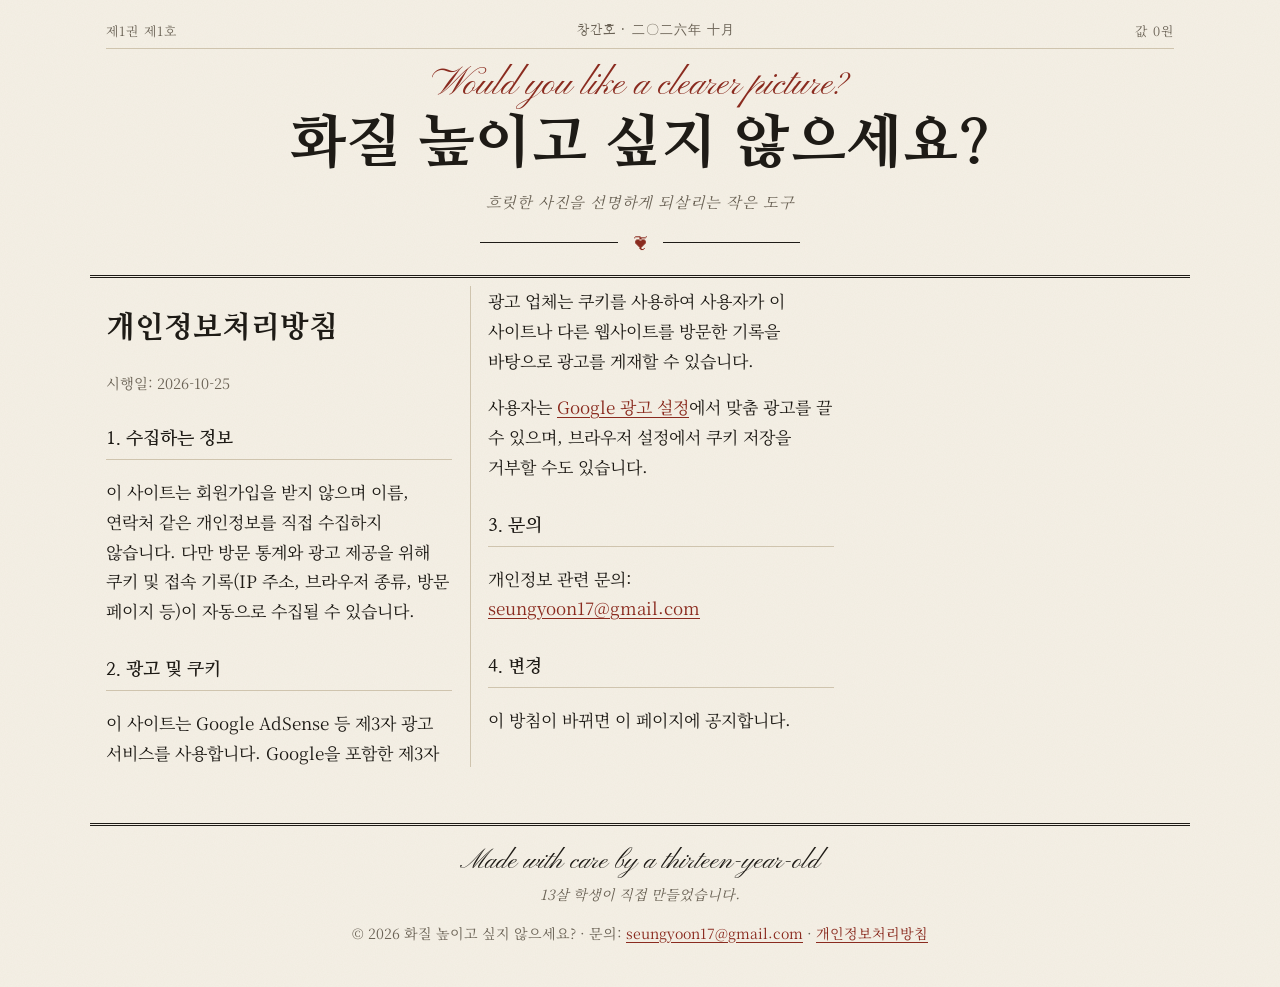
==== commit 1be569f0: "Add files via upload" ====
--- a/privacy.html
+++ b/privacy.html
@@ -6,14 +6,18 @@
   <title>개인정보처리방침 - 화질 높이고 싶지 않으세요?</title>
   <link rel="preconnect" href="https://fonts.googleapis.com">
   <link rel="preconnect" href="https://fonts.gstatic.com" crossorigin>
-  <link rel="stylesheet" href="https://fonts.googleapis.com/css2?family=Nanum+Myeongjo:wght@400;700;800&family=Noto+Serif+KR:wght@400;600;700&display=swap">
-  <link rel="stylesheet" href="style.css?v=3">
+  <link rel="stylesheet" href="https://fonts.googleapis.com/css2?family=Nanum+Myeongjo:wght@400;700;800&family=Pinyon+Script&family=Noto+Serif+KR:wght@400;600;700&display=swap">
+  <!-- Google AdSense -->
+  <script async src="https://pagead2.googlesyndication.com/pagead/js/adsbygoogle.js?client=ca-pub-7787868266002256" crossorigin="anonymous"></script>
+  <link rel="stylesheet" href="style.css?v=5">
 </head>
 <body>
   <header class="masthead">
-    <p class="masthead-top"><span>무료 · 설치 없음</span><span>2026년 창간</span></p>
+    <p class="masthead-top"><span>제1권 제1호</span><span class="mt-center">창간호 · 二〇二六年 十月</span><span>값 0원</span></p>
+    <p class="script-line">Would you like a clearer picture?</p>
     <a class="logo" href="index.html">화질 높이고 싶지 않으세요?</a>
     <p class="masthead-sub">흐릿한 사진을 선명하게 되살리는 작은 도구</p>
+    <p class="masthead-rule" aria-hidden="true"><span>❦</span></p>
   </header>
 
   <div class="layout">
@@ -49,6 +53,7 @@
   </div>
 
   <footer class="site-footer">
+    <p class="signature">Made with care by a thirteen-year-old</p>
     <p class="footer-maker">13살 학생이 직접 만들었습니다.</p>
     <p>© 2026 화질 높이고 싶지 않으세요? · 문의: <a href="mailto:seungyoon17@gmail.com">seungyoon17@gmail.com</a> · <a href="privacy.html">개인정보처리방침</a></p>
   </footer>
--- a/style.css
+++ b/style.css
@@ -24,7 +24,9 @@
 
 body {
   margin: 0;
-  background: var(--paper);
+  background-color: var(--paper);
+  /* 옅은 종이 결 */
+  background-image: url("data:image/svg+xml,%3Csvg xmlns='http://www.w3.org/2000/svg' width='160' height='160'%3E%3Cfilter id='n'%3E%3CfeTurbulence type='fractalNoise' baseFrequency='0.9' numOctaves='2' stitchTiles='stitch'/%3E%3CfeColorMatrix values='0 0 0 0 0.45 0 0 0 0 0.38 0 0 0 0 0.25 0 0 0 0.07 0'/%3E%3C/filter%3E%3Crect width='100%25' height='100%25' filter='url(%23n)'/%3E%3C/svg%3E");
   color: var(--ink);
   font-family: "Noto Serif KR", "Nanum Myeongjo", "Batang", serif;
   font-size: 17px;
@@ -64,12 +66,80 @@
   text-decoration: none;
   letter-spacing: -0.01em;
 }
+.masthead-top .mt-center { font-family: "Nanum Myeongjo", serif; }
+
+/* 서양 필기체 장식 */
+.script, .script-line, .tool-script, .signature {
+  font-family: "Pinyon Script", "Palatino Linotype", Georgia, serif;
+  font-weight: 400;
+  letter-spacing: 0;
+}
+.script-line {
+  margin: 0 0 2px;
+  font-size: clamp(1.5rem, 4.5vw, 2.3rem);
+  line-height: 1.2;
+  color: var(--accent);
+}
+.tool-script {
+  margin: 16px 0 -6px;
+  text-align: center;
+  font-size: 2rem;
+  line-height: 1.2;
+  color: var(--ink);
+}
+.signature {
+  margin: 0 0 2px;
+  font-size: 1.7rem;
+  line-height: 1.3;
+  color: var(--ink);
+}
+.logo { font-size: clamp(2rem, 7vw, 3.6rem); letter-spacing: 0.02em; }
 .masthead-sub {
   margin: 10px 0 0;
   color: var(--muted);
   font-size: 0.95rem;
   font-style: italic;
-}
+  letter-spacing: 0.04em;
+}
+.masthead-rule {
+  display: flex;
+  align-items: center;
+  gap: 14px;
+  margin: 12px auto 0;
+  max-width: 320px;
+  color: var(--accent);
+}
+.masthead-rule::before, .masthead-rule::after { content: ""; flex: 1; border-top: 1px solid var(--ink); }
+
+/* 기사 머리 */
+.kicker {
+  margin: 0 0 8px;
+  padding-bottom: 4px;
+  border-bottom: 1px solid var(--ink);
+  color: var(--accent);
+  font-size: 0.78rem;
+  font-weight: 700;
+  letter-spacing: 0.3em;
+}
+.lede::first-letter {
+  float: left;
+  margin: 6px 8px 0 0;
+  font-family: "Nanum Myeongjo", serif;
+  font-weight: 800;
+  font-size: 3.1em;
+  line-height: 0.9;
+  color: var(--ink);
+}
+.ornament {
+  display: flex;
+  align-items: center;
+  gap: 16px;
+  margin: 32px 0 0;
+  color: var(--accent);
+  font-size: 2rem;
+  line-height: 1;
+}
+.ornament::before, .ornament::after { content: ""; flex: 1; border-top: 1px solid var(--rule); }
 
 .layout {
   display: grid;
@@ -98,11 +168,20 @@
 
 /* 도구 */
 .tool {
-  border: 1px solid var(--ink);
+  border: 4px double var(--ink);
   background: var(--paper);
-  padding: 4px 20px 22px;
+  padding: 4px 22px 24px;
   display: grid;
   gap: 0;
+}
+.tool-title {
+  margin: 14px 0 0;
+  text-align: center;
+  font-family: "Nanum Myeongjo", serif;
+  font-weight: 700;
+  letter-spacing: 0.35em;
+  color: var(--muted);
+  font-size: 0.85rem;
 }
 .tool-row { padding: 16px 0; border-bottom: 1px solid var(--rule); }
 .tool-step {
@@ -115,14 +194,11 @@
   font-weight: 700;
 }
 .tool-step span {
-  display: inline-grid;
-  place-items: center;
-  width: 24px;
-  height: 24px;
-  border: 1px solid var(--ink);
-  border-radius: 50%;
-  font-size: 0.8rem;
-  font-family: "Noto Serif KR", serif;
+  min-width: 22px;
+  color: var(--accent);
+  font-family: "Nanum Myeongjo", serif;
+  font-weight: 800;
+  font-size: 1.1rem;
 }
 
 .drop {
@@ -170,6 +246,8 @@
   margin-top: 20px;
   padding: 13px 18px;
   border: 1px solid var(--ink);
+  outline: 1px solid var(--ink);
+  outline-offset: 3px;
   background: var(--ink);
   color: var(--paper);
   font: inherit;
@@ -180,7 +258,7 @@
   text-decoration: none;
   cursor: pointer;
 }
-.btn:hover:not(:disabled) { background: var(--accent); border-color: var(--accent); }
+.btn:hover:not(:disabled) { background: var(--accent); border-color: var(--accent); outline-color: var(--accent); }
 .btn:disabled { opacity: 0.35; cursor: default; }
 .btn-outline { background: transparent; color: var(--ink); }
 .btn-outline:hover { color: var(--paper); }
@@ -199,7 +277,7 @@
 .compare[hidden] { display: none; }
 .compare-labels { display: flex; justify-content: space-between; gap: 12px; font-size: 0.85rem; color: var(--muted); margin-bottom: 6px; }
 #after-label { text-align: right; }
-.stage { --pos: 50%; position: relative; overflow: hidden; border: 1px solid var(--ink); background: var(--paper-2); }
+.stage { --pos: 50%; position: relative; overflow: hidden; border: 1px solid var(--ink); outline: 1px solid var(--rule); outline-offset: 5px; background: var(--paper-2); }
 .stage img { display: block; width: 100%; height: auto; }
 #after, .stage .handle, .stage input[type="range"] { display: none; }
 .stage.has-result #after {
@@ -256,6 +334,12 @@
   border-bottom: 1px solid var(--rule);
 }
 .info li { margin-bottom: 6px; }
+@media (min-width: 900px) {
+  /* 신문처럼 두 단으로 */
+  main > .info { column-count: 2; column-gap: 36px; column-rule: 1px solid var(--rule); }
+  main > .info h2 { break-after: avoid; }
+  main > .info h2:first-child { margin-top: 0; }
+}
 .meta { color: var(--muted); font-size: 0.9rem; }
 
 .site-footer {
@@ -267,7 +351,7 @@
   border-top: 3px double var(--ink);
   font-size: 0.88rem;
 }
-.footer-maker { margin: 0 0 4px; color: var(--ink); font-style: italic; }
+.footer-maker { margin: 0 0 4px; color: var(--muted); font-style: italic; }
 
 /* 광고 자리 */
 .ad-slot { max-width: 1100px; margin: 24px auto; padding: 0 16px; }
@@ -290,4 +374,5 @@
   .intro h1 br { display: none; }
   .tool { padding: 2px 14px 18px; }
   .masthead-top { font-size: 0.72rem; }
-}
+  .masthead-top .mt-center { display: none; }
+}
